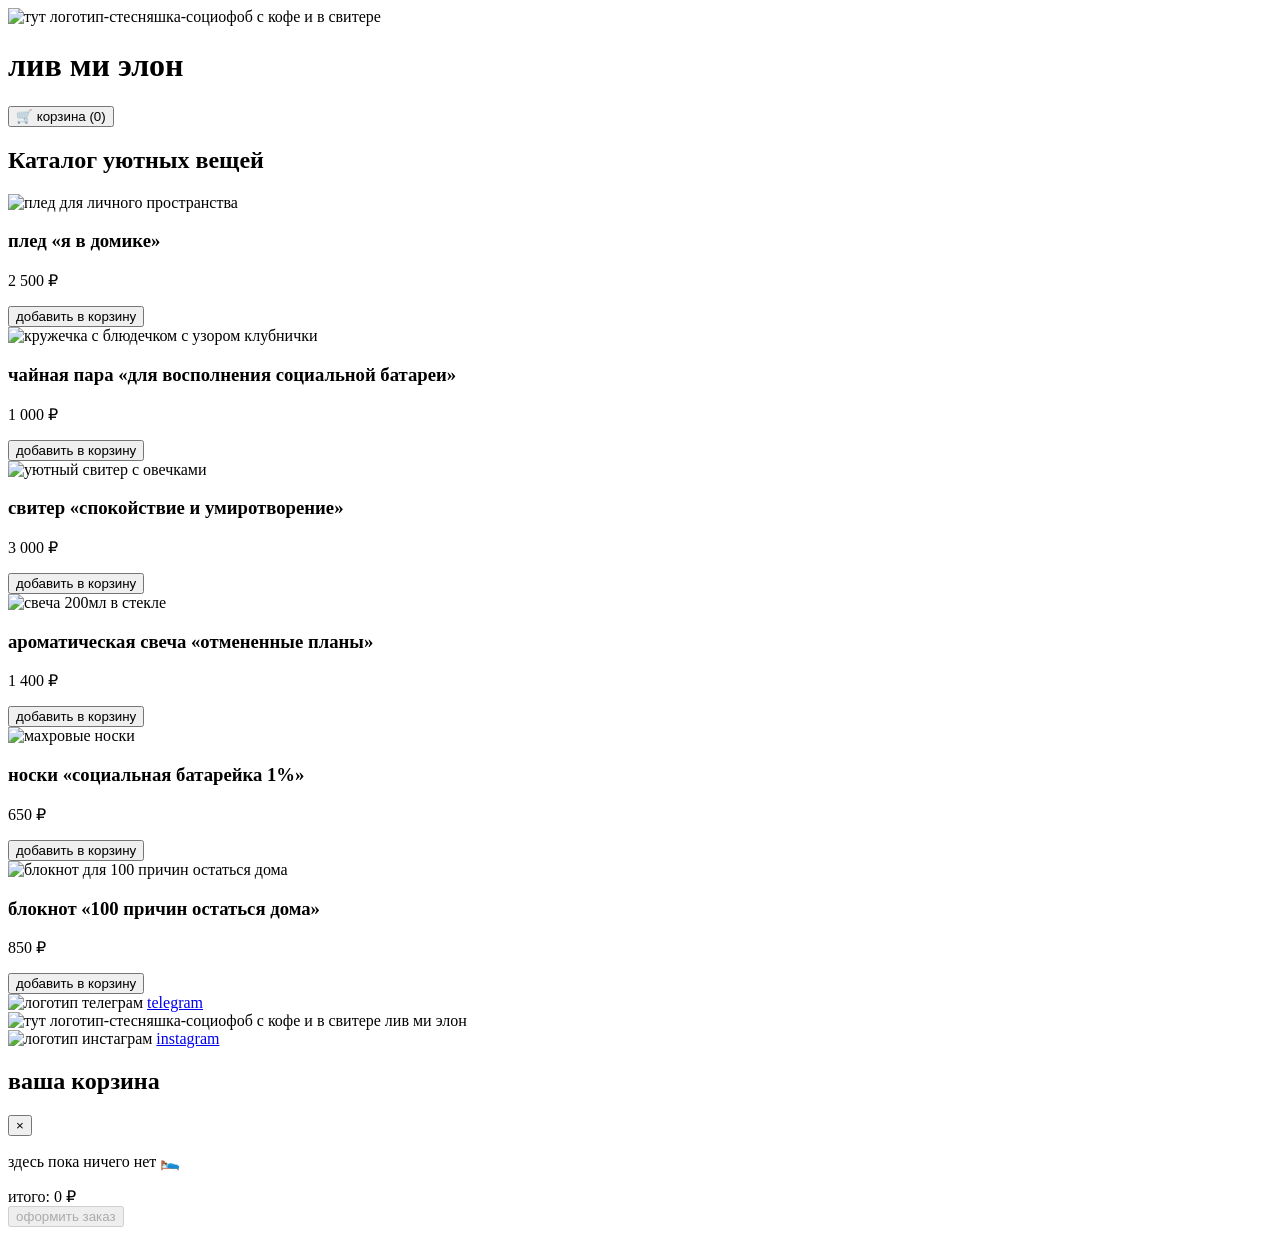
==== sem1/lab1/index.html @ 3e0c7372 "feat: add cart modal & spelling corrections" ====
<!DOCTYPE html>
<html lang="ru">
<head>
    <meta charset="utf-8">
    <title>Магазин товаров для интровертов</title>

    <link rel="preconnect" href="https://fonts.googleapis.com">
    <link rel="preconnect" href="https://fonts.gstatic.com" crossorigin>
    <link href="https://fonts.googleapis.com/css2?family=Nunito:wght@400;600;700&display=swap" rel="stylesheet">

    <link rel="stylesheet" href="style.css">
</head>
<body>

<header class="header">
    <div class="header-main">
        <img
                src="logo.png"
                title="я не я без кофе и свитера"
                alt="тут логотип-стесняшка-социофоб с кофе и в свитере"
                class="logo"
        >
        <h1>лив ми элон</h1>
    </div>

    <button id="cart-btn" class="cart-btn">
        🛒 корзина (<span id="cart-count">0</span>)
    </button>
</header>

<main class="container">
    <h2 class="section-title">Каталог уютных вещей</h2>

    <section class="catalog">
        <article class="product-card">
            <img
                    src="blanket.png"
                    title="плед зеленый с сердечками"
                    alt="плед для личного пространства"
                    class="product-img"
            >
            <h3 class="product-title">плед «я в домике»</h3>
            <p class="product-price">2 500 ₽</p>
            <button class="add-to-cart-btn" data-id="1">добавить в корзину</button>
        </article>

        <article class="product-card">
            <img
                    src="cup.png"
                    title="чайная пара с ягодным узором"
                    alt="кружечка с блюдечком с узором клубнички"
                    class="product-img"
            >
            <h3 class="product-title">чайная пара «для восполнения социальной батареи»</h3>
            <p class="product-price">1 000 ₽</p>
            <button class="add-to-cart-btn" data-id="2">добавить в корзину</button>
        </article>

        <article class="product-card">
            <img
                    src="sweater.png"
                    title="зеленый вязаный свитер с овечками"
                    alt="уютный свитер с овечками"
                    class="product-img"
            >
            <h3 class="product-title">свитер «спокойствие и умиротворение»</h3>
            <p class="product-price">3 000 ₽</p>
            <button class="add-to-cart-btn" data-id="3">добавить в корзину</button>
        </article>

        <article class="product-card">
            <img
                    src="candle.png"
                    title="свеча с ароматом выпечки"
                    alt="свеча 200мл в стекле"
                    class="product-img"
            >
            <h3 class="product-title">ароматическая свеча «отмененные планы»</h3>
            <p class="product-price">1 400 ₽</p>
            <button class="add-to-cart-btn" data-id="4">добавить в корзину</button>
        </article>

        <article class="product-card">
            <img
                    src="socks.png"
                    title="носки 'социальная батарейка 1%'"
                    alt="махровые носки"
                    class="product-img"
            >
            <h3 class="product-title">носки «социальная батарейка 1%»</h3>
            <p class="product-price">650 ₽</p>
            <button class="add-to-cart-btn" data-id="5">добавить в корзину</button>
        </article>

        <article class="product-card">
            <img
                    src="notebook.png"
                    title="блокнот записной"
                    alt="блокнот для 100 причин остаться дома"
                    class="product-img"
            >
            <h3 class="product-title">блокнот «100 причин остаться дома»</h3>
            <p class="product-price">850 ₽</p>
            <button class="add-to-cart-btn" data-id="6">добавить в корзину</button>
        </article>
    </section>
</main>

<footer class="footer">
    <div class="footer-container">
        <div class="footer-social-network">
            <img
                    src="tg_logo.svg"
                    title="лого телеграм"
                    alt="логотип телеграм"
                    class="footer-logo-tg"
            >
            <a href="https://t.me" target="_blank" rel="noopener noreferrer" class="social-link">
                telegram
            </a>
        </div>

        <div class="footer-brand">
            <img
                    src="logo.png"
                    title="я не я без кофе и свитера"
                    alt="тут логотип-стесняшка-социофоб с кофе и в свитере"
                    class="footer-logo"
            >
            <span class="footer-title">лив ми элон</span>
        </div>

        <div class="footer-social-network">
            <img
                    src="inst_logo.png"
                    title="лого инст"
                    alt="логотип инстаграм"
                    class="footer-logo-inst"
            >
            <a href="https://instagram.com" target="_blank" rel="noopener noreferrer" class="social-link">
                instagram
            </a>
        </div>
    </div>
</footer>


<div id="cart-modal" class="modal-backdrop">
    <div class="modal">
        <div class="modal-header">
            <h2>ваша корзина</h2>
            <button id="close-cart-btn" class="close-btn">&times;</button>
        </div>

        <div class="modal-body">
            <div id="cart-items-list" class="cart-items-list">
                <p class="empty-cart-msg">здесь пока ничего нет 🛌</p>
            </div>

            <div class="cart-summary">
                <span>итого:</span>
                <span id="cart-total-price">0 ₽</span>
            </div>

            <button id="goto-order-btn" class="primary-btn" disabled>оформить заказ</button>
        </div>
    </div>
</div>

</body>
</html>
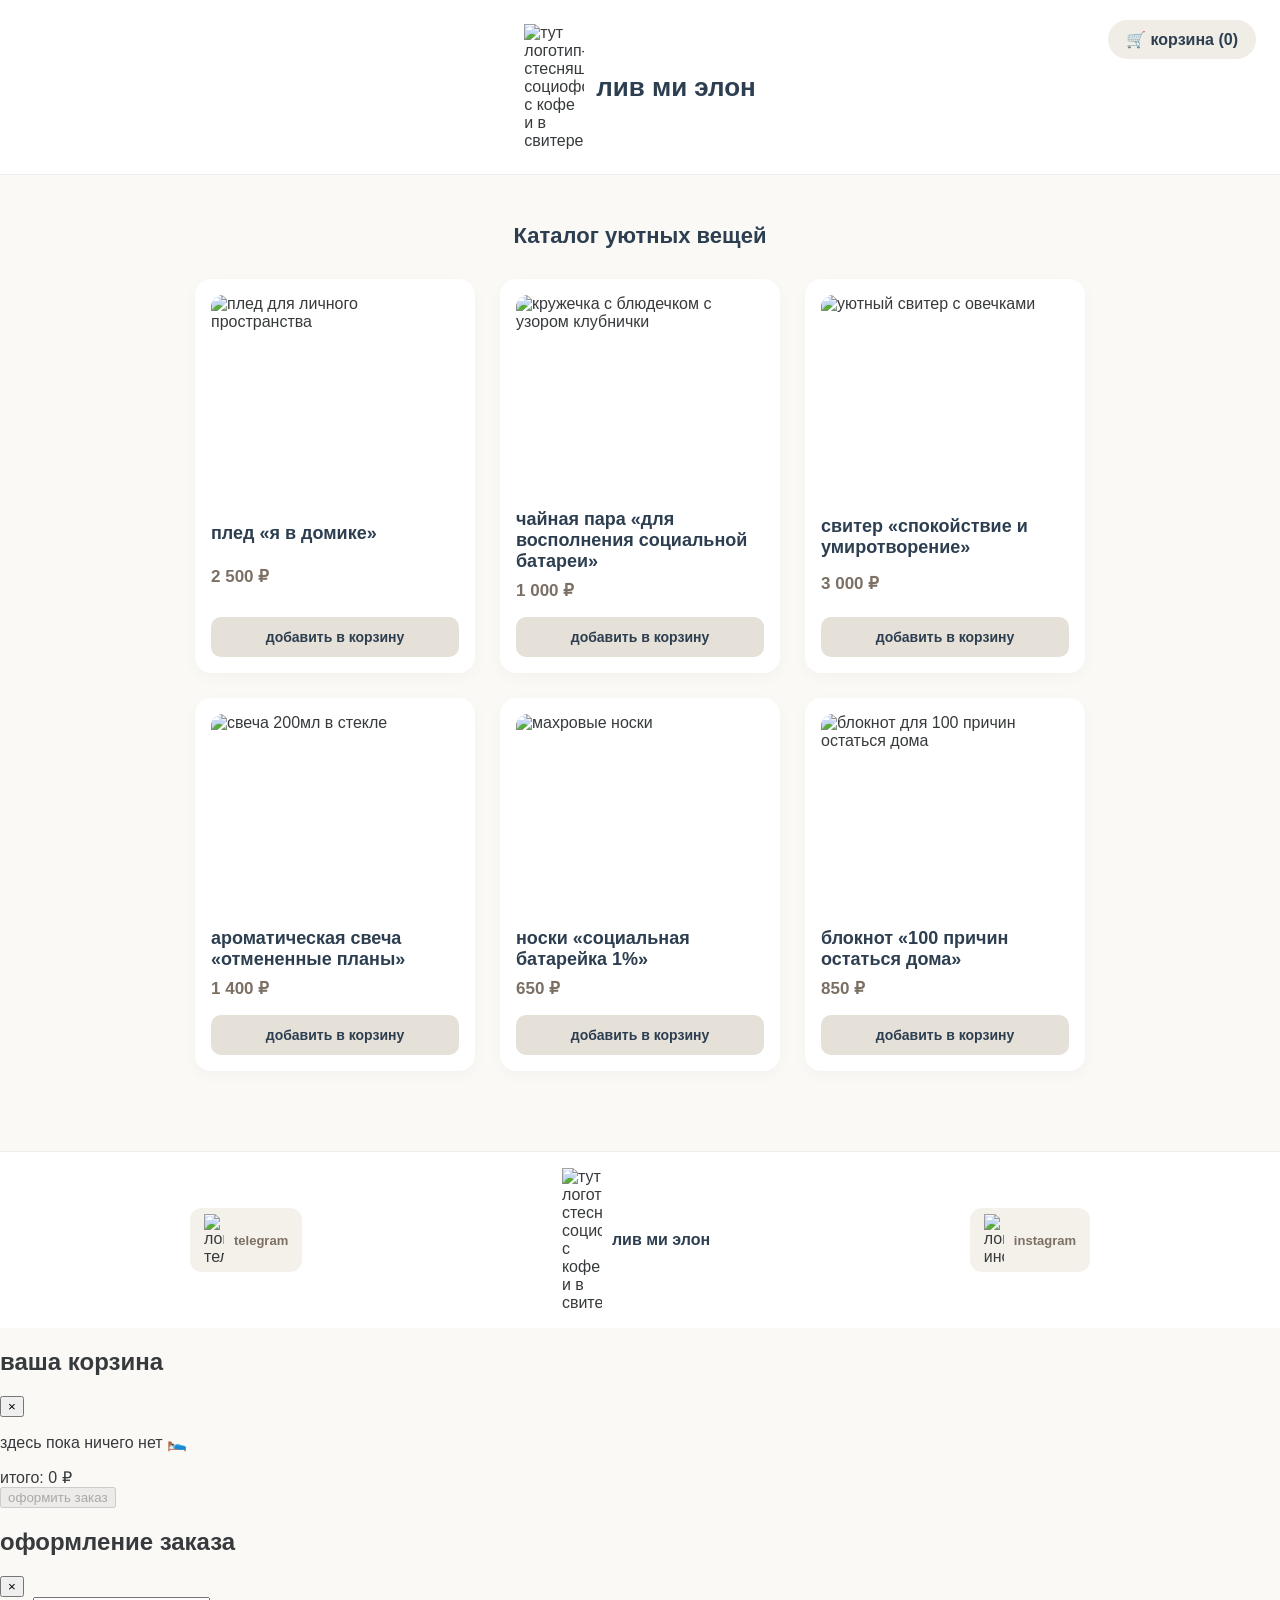
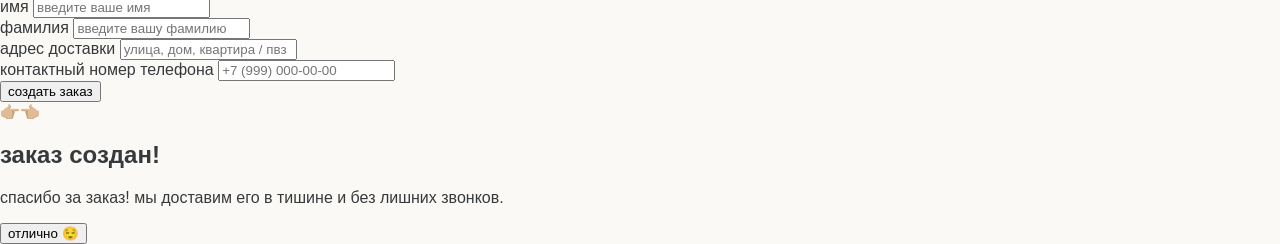
==== commit 0283fb8a: "feat: order & success modal windows added" ====
--- a/sem1/lab1/index.html
+++ b/sem1/lab1/index.html
@@ -167,5 +167,55 @@
     </div>
 </div>
 
+
+<div id="order-modal" class="modal-backdrop">
+    <div class="modal">
+        <div class="modal-header">
+            <h2>оформление заказа</h2>
+            <button id="close-order-btn" class="close-btn">&times;</button>
+        </div>
+
+        <div class="modal-body">
+            <form id="order-form" class="order-form" novalidate>
+                <div class="form-group">
+                    <label for="first-name">имя</label>
+                    <input type="text" id="first-name" placeholder="введите ваше имя" class="form-input">
+                    <span class="error-msg" id="first-name-error"></span>
+                </div>
+
+                <div class="form-group">
+                    <label for="last-name">фамилия</label>
+                    <input type="text" id="last-name" placeholder="введите вашу фамилию" class="form-input">
+                    <span class="error-msg" id="last-name-error"></span>
+                </div>
+
+                <div class="form-group">
+                    <label for="address">адрес доставки</label>
+                    <input type="text" id="address" placeholder="улица, дом, квартира / пвз" class="form-input">
+                    <span class="error-msg" id="address-error"></span>
+                </div>
+
+                <div class="form-group">
+                    <label for="phone">контактный номер телефона</label>
+                    <input type="tel" id="phone" placeholder="+7 (999) 000-00-00" class="form-input" maxlength="18">
+                    <span class="error-msg" id="phone-error"></span>
+                </div>
+
+                <button type="submit" class="primary-btn">создать заказ</button>
+            </form>
+        </div>
+    </div>
+</div>
+
+
+<div id="success-modal" class="modal-backdrop">
+    <div class="modal modal-success">
+        <div class="success-icon">👉🏼👈🏼</div>
+        <h2>заказ создан!</h2>
+        <p>спасибо за заказ! мы доставим его в тишине и без лишних звонков.</p>
+        <button id="close-success-btn" class="primary-btn">отлично 😌</button>
+    </div>
+</div>
+
 </body>
 </html>
--- a/sem1/lab1/style.css
+++ b/sem1/lab1/style.css
@@ -0,0 +1,197 @@
+body {
+    font-family: 'Nunito', sans-serif;
+    margin: 0;
+    padding: 0;
+    color: #373a3c;
+    background-color: #faf9f6;
+}
+
+.header {
+    display: flex;
+    justify-content: center;
+    align-items: center;
+    position: relative;
+    padding: 24px;
+    background-color: #ffffff;
+    border-bottom: 1px solid #eee;
+}
+
+.header-main {
+    display: flex;
+    flex-direction: row;
+    align-items: center;
+    gap: 12px;
+}
+
+.header-main h1 {
+    font-size: 26px;
+    margin: 0;
+    color: #2c3e50;
+}
+
+.logo {
+    width: 60px;
+    height: auto;
+}
+
+.cart-btn {
+    position: absolute;
+    top: 20px;
+    right: 24px;
+    padding: 10px 18px;
+    font-family: 'Nunito', sans-serif;
+    font-size: 16px;
+    font-weight: 600;
+    background-color: #f0ede6;
+    color: #2c3e50;
+    border: none;
+    border-radius: 20px;
+    cursor: pointer;
+    transition: all 0.2s ease;
+}
+
+.cart-btn:hover {
+    background-color: #e2ddd3;
+    transform: translateY(-1px);
+}
+
+.container {
+    max-width: 1100px;
+    margin: 0 auto;
+    padding: 30px 20px;
+}
+
+.section-title {
+    text-align: center;
+    color: #2c3e50;
+    margin-bottom: 30px;
+    font-size: 22px;
+}
+
+.catalog {
+    display: grid;
+    grid-template-columns: repeat(auto-fit, minmax(250px, 280px));
+    gap: 25px;
+    justify-content: center;
+}
+
+.product-card {
+    background-color: #ffffff;
+    border-radius: 16px;
+    padding: 16px;
+    display: flex;
+    flex-direction: column;
+    justify-content: space-between;
+    box-shadow: 0 4px 15px rgba(0, 0, 0, 0.03);
+    transition: transform 0.2s, box-shadow 0.2s;
+    box-sizing: border-box;
+}
+
+.product-card:hover {
+    transform: translateY(-4px);
+    box-shadow: 0 8px 20px rgba(0, 0, 0, 0.06);
+}
+
+.product-img {
+    width: 100%; 
+    height: 200px; 
+    object-fit: contain;
+    border-radius: 12px;
+}
+
+.product-title {
+    font-size: 18px;
+    margin: 14px 0 8px 0;
+    color: #2c3e50;
+}
+
+.product-price {
+    font-size: 17px;
+    font-weight: 700;
+    color: #7c6f64;
+    margin: 0 0 16px 0;
+}
+
+.add-to-cart-btn {
+    width: 100%;
+    padding: 12px;
+    font-family: 'Nunito', sans-serif;
+    font-size: 14px;
+    font-weight: 600;
+    background-color: #e5e0d8;
+    color: #2c3e50;
+    border: none;
+    border-radius: 10px;
+    cursor: pointer;
+    transition: background-color 0.2s;
+}
+
+.add-to-cart-btn:hover {
+    background-color: #d6cfc4;
+}
+
+.cart-btn:hover {
+    background-color: #e2ddd3;
+    transform: translateY(-1px);
+}
+
+.footer {
+    background-color: #ffffff;
+    border-top: 1px solid #eee;
+    padding: 16px 20px;
+    margin-top: 50px; 
+}
+
+.footer-container {
+    max-width: 900px;
+    margin: 0 auto;
+    display: flex;
+    justify-content: space-between;
+    align-items: center;
+    gap: 15px;
+}
+
+.footer-brand {
+    display: flex;
+    align-items: center;
+    gap: 10px;
+}
+
+.footer-logo {
+    width: 40px;   
+    height: auto;
+}
+
+.footer-social-network {
+    display: flex;
+    align-items: center;
+    gap: 10px;
+    background-color: #f4f1ea;
+    padding: 6px 14px;
+    border-radius: 12px;
+    transition: all 0.2s ease;
+}
+
+.footer-logo-tg, .footer-logo-inst {
+    width: 20px;
+    height: auto;
+}
+
+.footer-title {
+    font-size: 16px; 
+    font-weight: 700;
+    color: #2c3e50;
+}
+
+.social-link {
+    text-decoration: none;
+    font-size: 13px;
+    font-weight: 600;
+    color: #7c6f64;
+}
+
+.footer-social-network:hover {
+    background-color: #e5e0d8;
+    color: #2c3e50;
+    transform: translateY(-1px);
+}
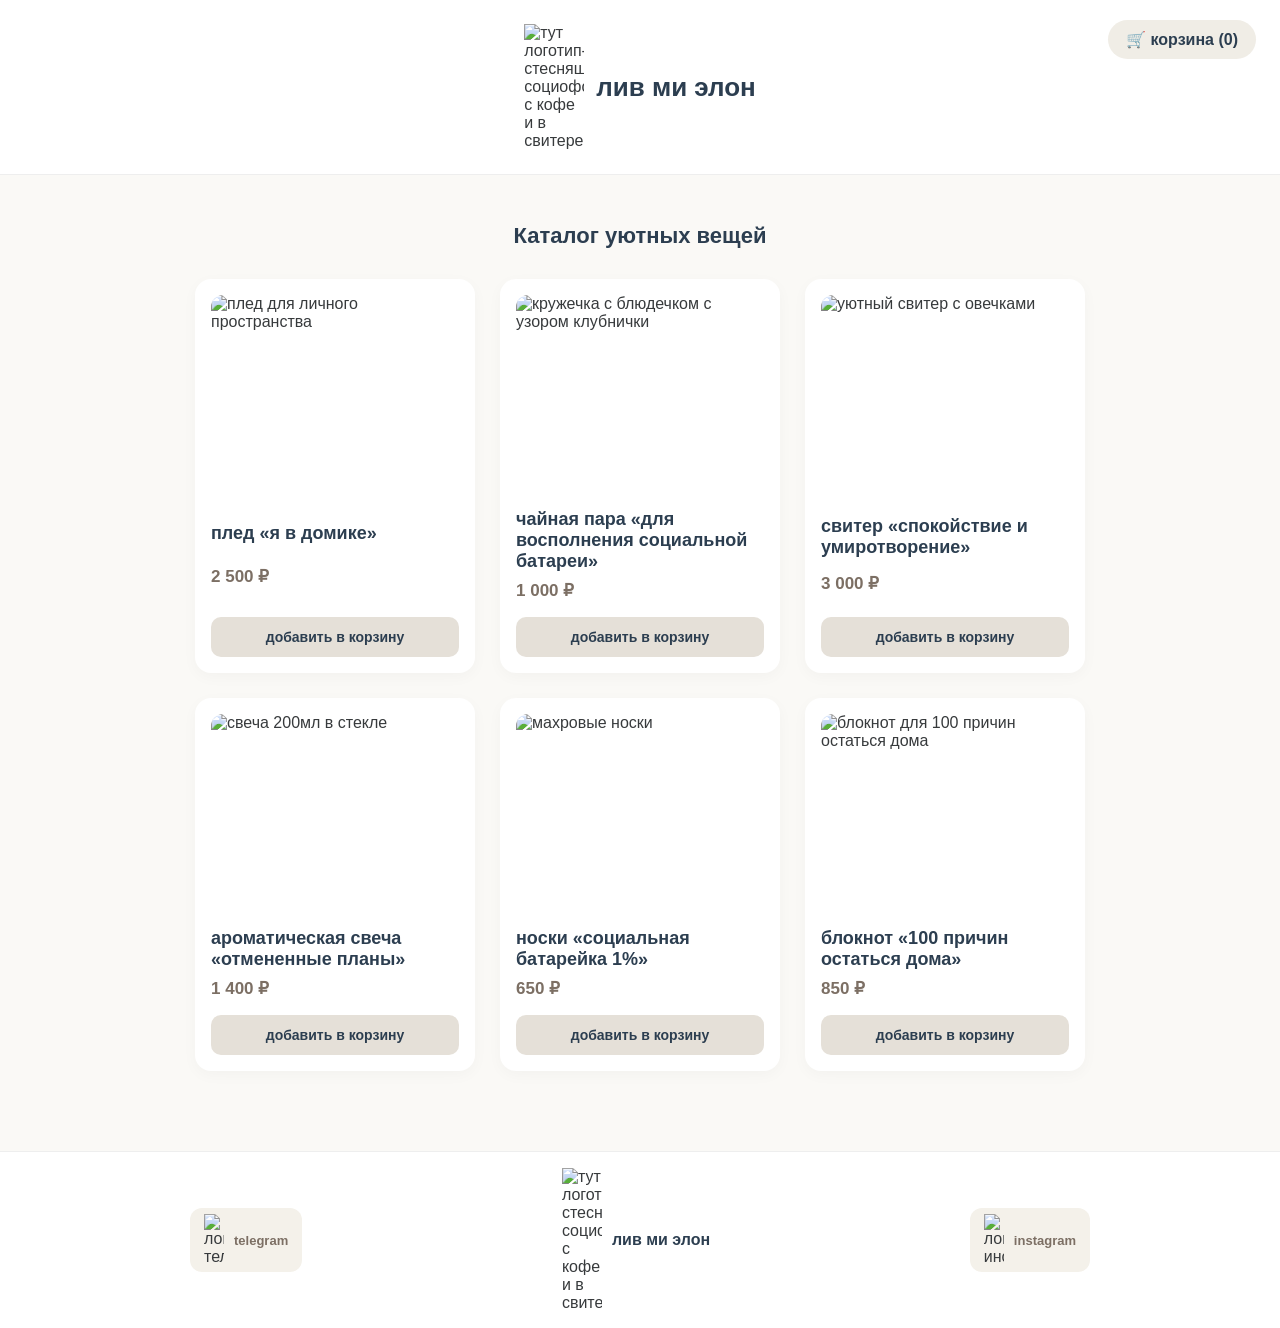
==== commit 44da3b5f: "feat(html): add viewport meta tag for mobile responsiveness" ====
--- a/sem1/lab1/index.html
+++ b/sem1/lab1/index.html
@@ -2,6 +2,7 @@
 <html lang="ru">
 <head>
     <meta charset="utf-8">
+    <meta name="viewport" content="width=device-width, initial-scale=1.0">
     <title>Магазин товаров для интровертов</title>
 
     <link rel="preconnect" href="https://fonts.googleapis.com">
--- a/sem1/lab1/style.css
+++ b/sem1/lab1/style.css
@@ -130,11 +130,6 @@
     background-color: #d6cfc4;
 }
 
-.cart-btn:hover {
-    background-color: #e2ddd3;
-    transform: translateY(-1px);
-}
-
 .footer {
     background-color: #ffffff;
     border-top: 1px solid #eee;
@@ -194,4 +189,292 @@
     background-color: #e5e0d8;
     color: #2c3e50;
     transform: translateY(-1px);
+}
+
+.modal-backdrop {
+    display: none;
+    position: fixed;
+    top: 0;
+    left: 0;
+    width: 100%;
+    height: 100%;
+    background-color: rgba(44, 62, 80, 0.35);
+    backdrop-filter: blur(4px);
+    z-index: 1000;
+    justify-content: center;
+    align-items: center;
+    padding: 20px;
+    box-sizing: border-box;
+}
+
+.modal-backdrop.is-open {
+    display: flex;
+}
+
+.modal {
+    background-color: #ffffff;
+    width: 100%;
+    max-width: 480px;
+    max-height: 90vh;
+    border-radius: 20px;
+    padding: 24px;
+    box-shadow: 0 10px 30px rgba(0, 0, 0, 0.08);
+    display: flex;
+    flex-direction: column;
+    overflow-y: auto;
+    box-sizing: border-box;
+}
+
+.modal-header {
+    display: flex;
+    justify-content: space-between;
+    align-items: center;
+    margin-bottom: 16px;
+}
+
+.modal-header h2 {
+    margin: 0;
+    font-size: 20px;
+    color: #2c3e50;
+}
+
+.close-btn {
+    background: none;
+    border: none;
+    font-size: 26px;
+    color: #7c6f64;
+    cursor: pointer;
+    line-height: 1;
+    padding: 0;
+}
+
+.close-btn:hover {
+    color: #2c3e50;
+}
+
+.cart-items-list {
+    margin-bottom: 16px;
+    max-height: 260px;
+    overflow-y: auto;
+}
+
+.cart-item {
+    display: flex;
+    justify-content: space-between;
+    align-items: center;
+    padding: 10px 0;
+    border-bottom: 1px solid #f0ede6;
+}
+
+.cart-item-info {
+    flex: 1;
+    padding-right: 10px;
+}
+
+.cart-item-title {
+    font-weight: 600;
+    color: #2c3e50;
+    font-size: 14px;
+}
+
+.cart-item-price {
+    color: #7c6f64;
+    font-size: 13px;
+    margin-top: 2px;
+}
+
+.cart-item-actions {
+    display: flex;
+    align-items: center;
+    gap: 8px;
+}
+
+.qty-btn {
+    width: 26px;
+    height: 26px;
+    border: 1px solid #e5e0d8;
+    background: #faf9f6;
+    border-radius: 6px;
+    cursor: pointer;
+    font-family: inherit;
+    font-weight: 700;
+    color: #2c3e50;
+    display: flex;
+    align-items: center;
+    justify-content: center;
+}
+
+.qty-btn:hover {
+    background-color: #e5e0d8;
+}
+
+.remove-btn {
+    background: none;
+    border: none;
+    color: #c0392b;
+    cursor: pointer;
+    font-size: 16px;
+    margin-left: 6px;
+    padding: 2px 6px;
+}
+
+.remove-btn:hover {
+    opacity: 0.7;
+}
+
+.empty-cart-msg {
+    text-align: center;
+    color: #7c6f64;
+    padding: 30px 0;
+    font-size: 15px;
+}
+
+.cart-summary {
+    display: flex;
+    justify-content: space-between;
+    font-size: 18px;
+    font-weight: 700;
+    color: #2c3e50;
+    padding: 14px 0;
+    border-top: 1px dashed #eee;
+    margin-bottom: 16px;
+}
+
+.order-form {
+    display: flex;
+    flex-direction: column;
+    gap: 14px;
+}
+
+.form-group {
+    display: flex;
+    flex-direction: column;
+    gap: 6px;
+}
+
+.form-group label {
+    font-size: 13px;
+    font-weight: 600;
+    color: #2c3e50;
+}
+
+.form-input {
+    width: 100%;
+    padding: 12px;
+    border: 1px solid #e5e0d8;
+    border-radius: 10px;
+    font-family: 'Nunito', sans-serif;
+    font-size: 14px;
+    box-sizing: border-box;
+    background-color: #faf9f6;
+    outline: none;
+    transition: border-color 0.2s;
+}
+
+.form-input:focus {
+    border-color: #7c6f64;
+}
+
+.primary-btn {
+    width: 100%;
+    padding: 13px;
+    font-family: 'Nunito', sans-serif;
+    font-size: 15px;
+    font-weight: 700;
+    background-color: #2c3e50;
+    color: #ffffff;
+    border: none;
+    border-radius: 10px;
+    cursor: pointer;
+    transition: background-color 0.2s;
+}
+
+.primary-btn:hover:not(:disabled) {
+    background-color: #1a252f;
+}
+
+.primary-btn:disabled {
+    background-color: #cccccc;
+    cursor: not-allowed;
+}
+
+.modal-success {
+    text-align: center;
+    align-items: center;
+}
+
+.success-icon {
+    font-size: 48px;
+    margin-bottom: 10px;
+}
+
+.modal-success h2 {
+    margin: 0 0 10px 0;
+}
+
+.modal-success p {
+    color: #7c6f64;
+    margin: 0 0 20px 0;
+    font-size: 15px;
+}
+
+.form-input.invalid {
+    border-color: #e74c3c;
+    background-color: #fdf2f2;
+}
+
+.error-msg {
+    color: #e74c3c;
+    font-size: 12px;
+    margin-top: 4px;
+    display: block;
+    min-height: 16px;
+}
+
+@media (max-width: 600px) {
+    .header {
+        flex-direction: column;
+        gap: 12px;
+        padding: 16px;
+    }
+    .cart-btn {
+        position: static;
+        width: 100%;
+    }
+    .footer-container {
+        flex-direction: column;
+        gap: 12px;
+    }
+}
+
+@media (max-width: 380px) {
+    .container {
+        padding: 16px 10px;
+    }
+    .modal {
+        padding: 16px;
+    }
+    .product-title {
+        font-size: 16px;
+    }
+}
+
+@media (max-width: 768px) {
+    .container {
+        padding: 24px 16px;
+    }
+    .header {
+        padding: 20px 16px;
+    }
+    .cart-btn {
+        padding: 8px 14px;
+        font-size: 15px;
+        right: 16px;
+    }
+    .header-main h1 {
+        font-size: 22px;
+    }
+    .catalog {
+        gap: 16px;
+    }
 }
